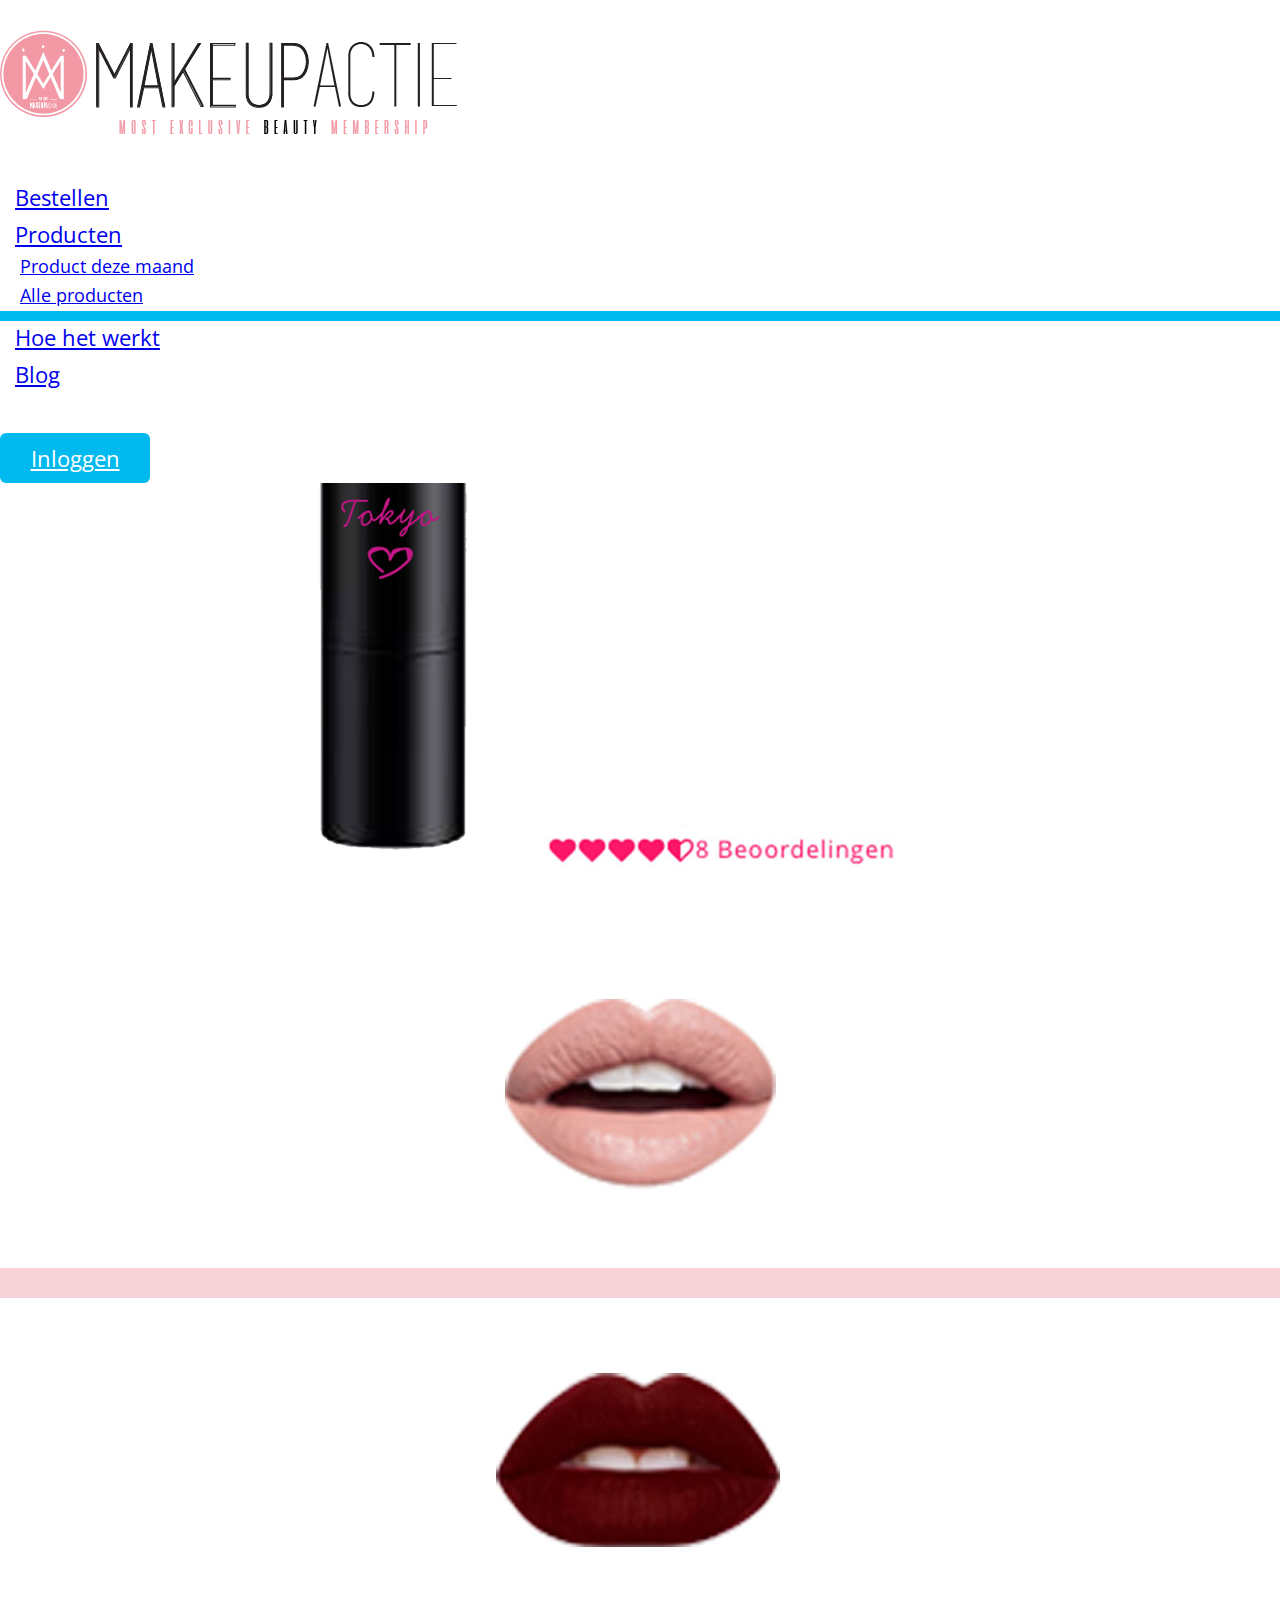
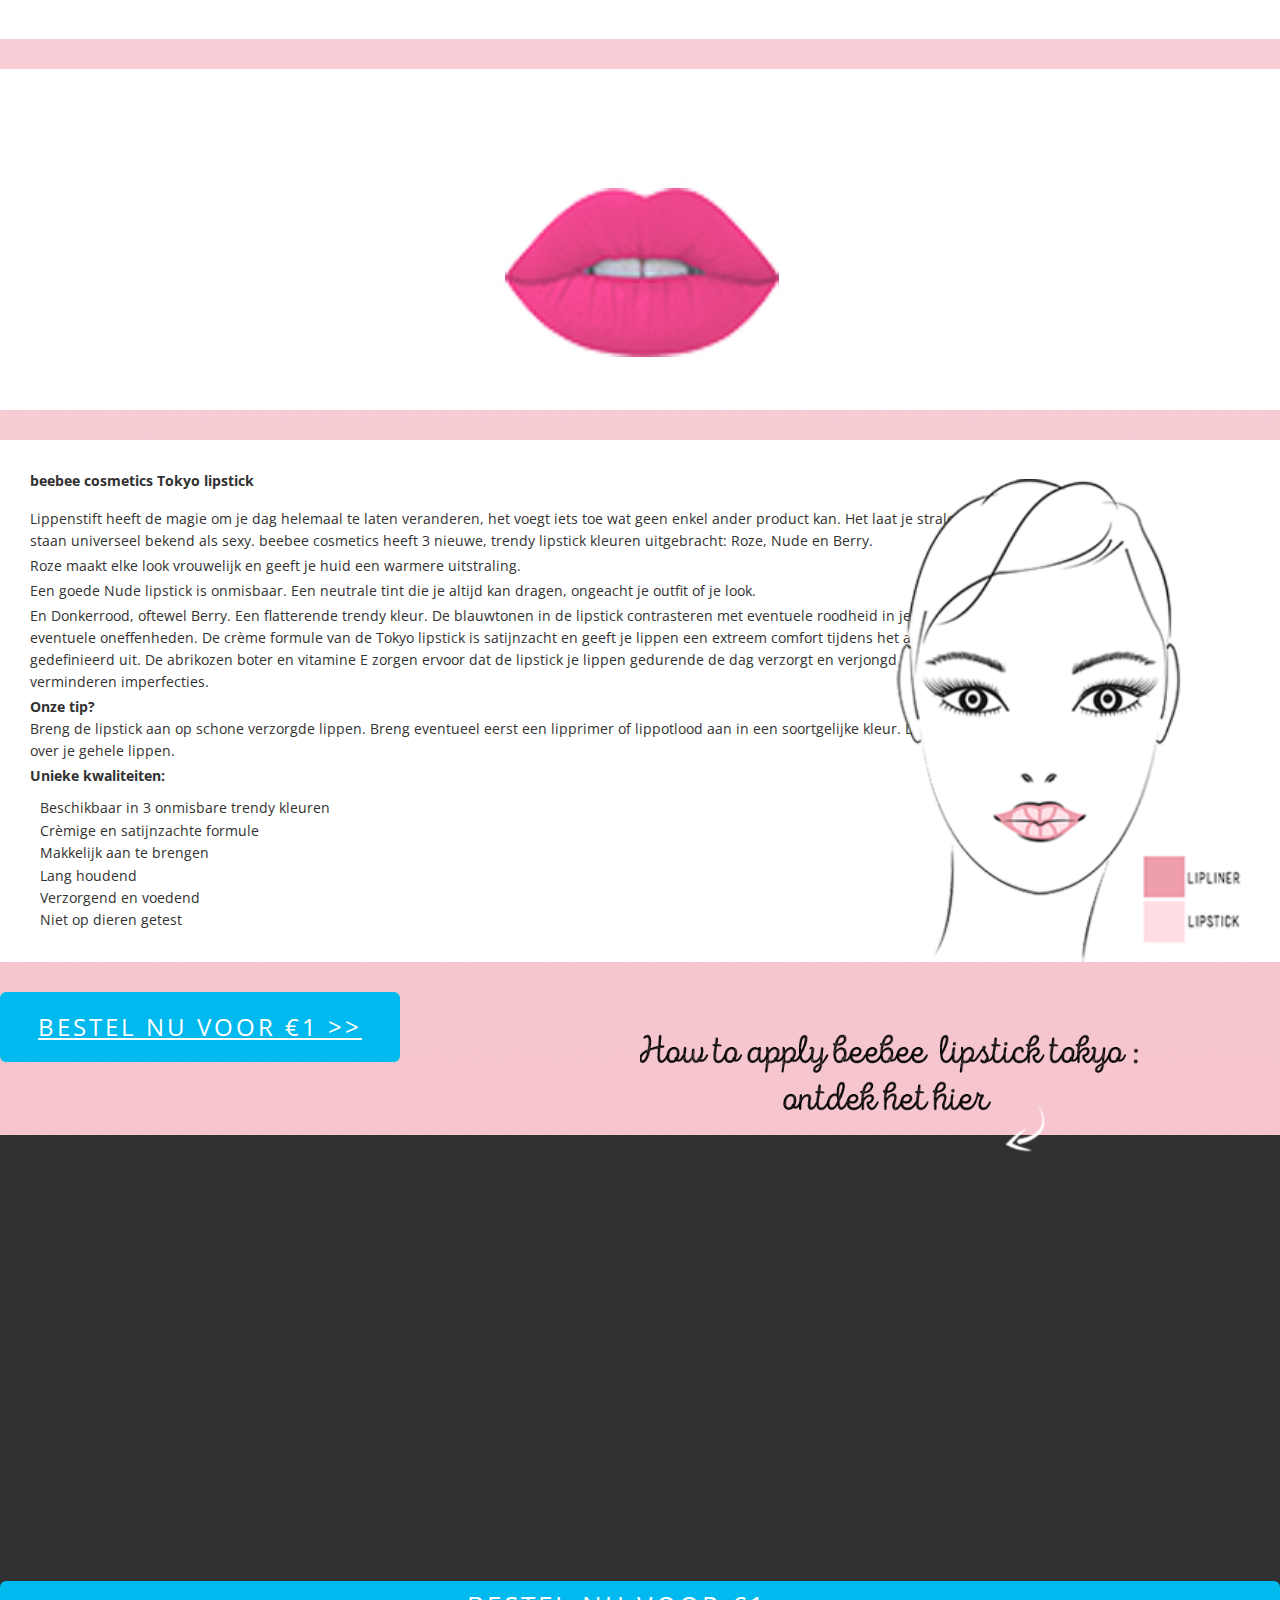
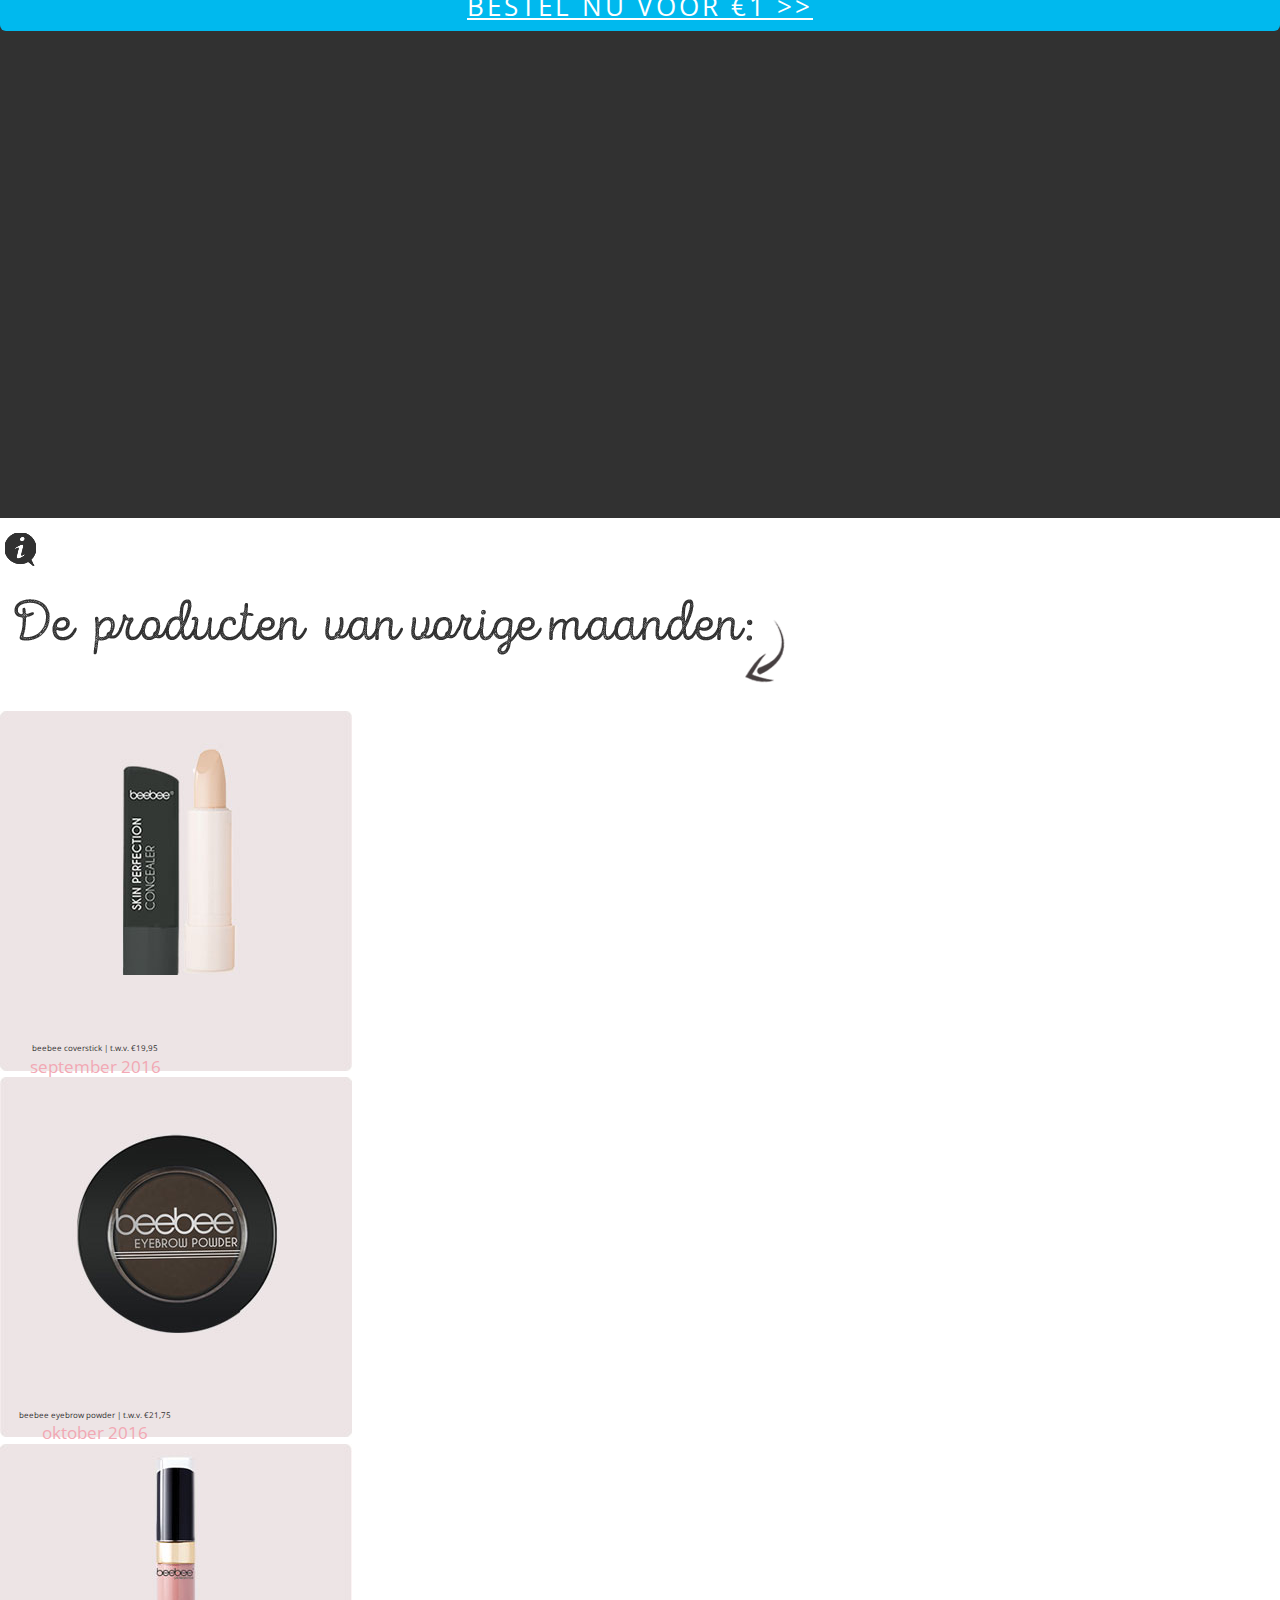
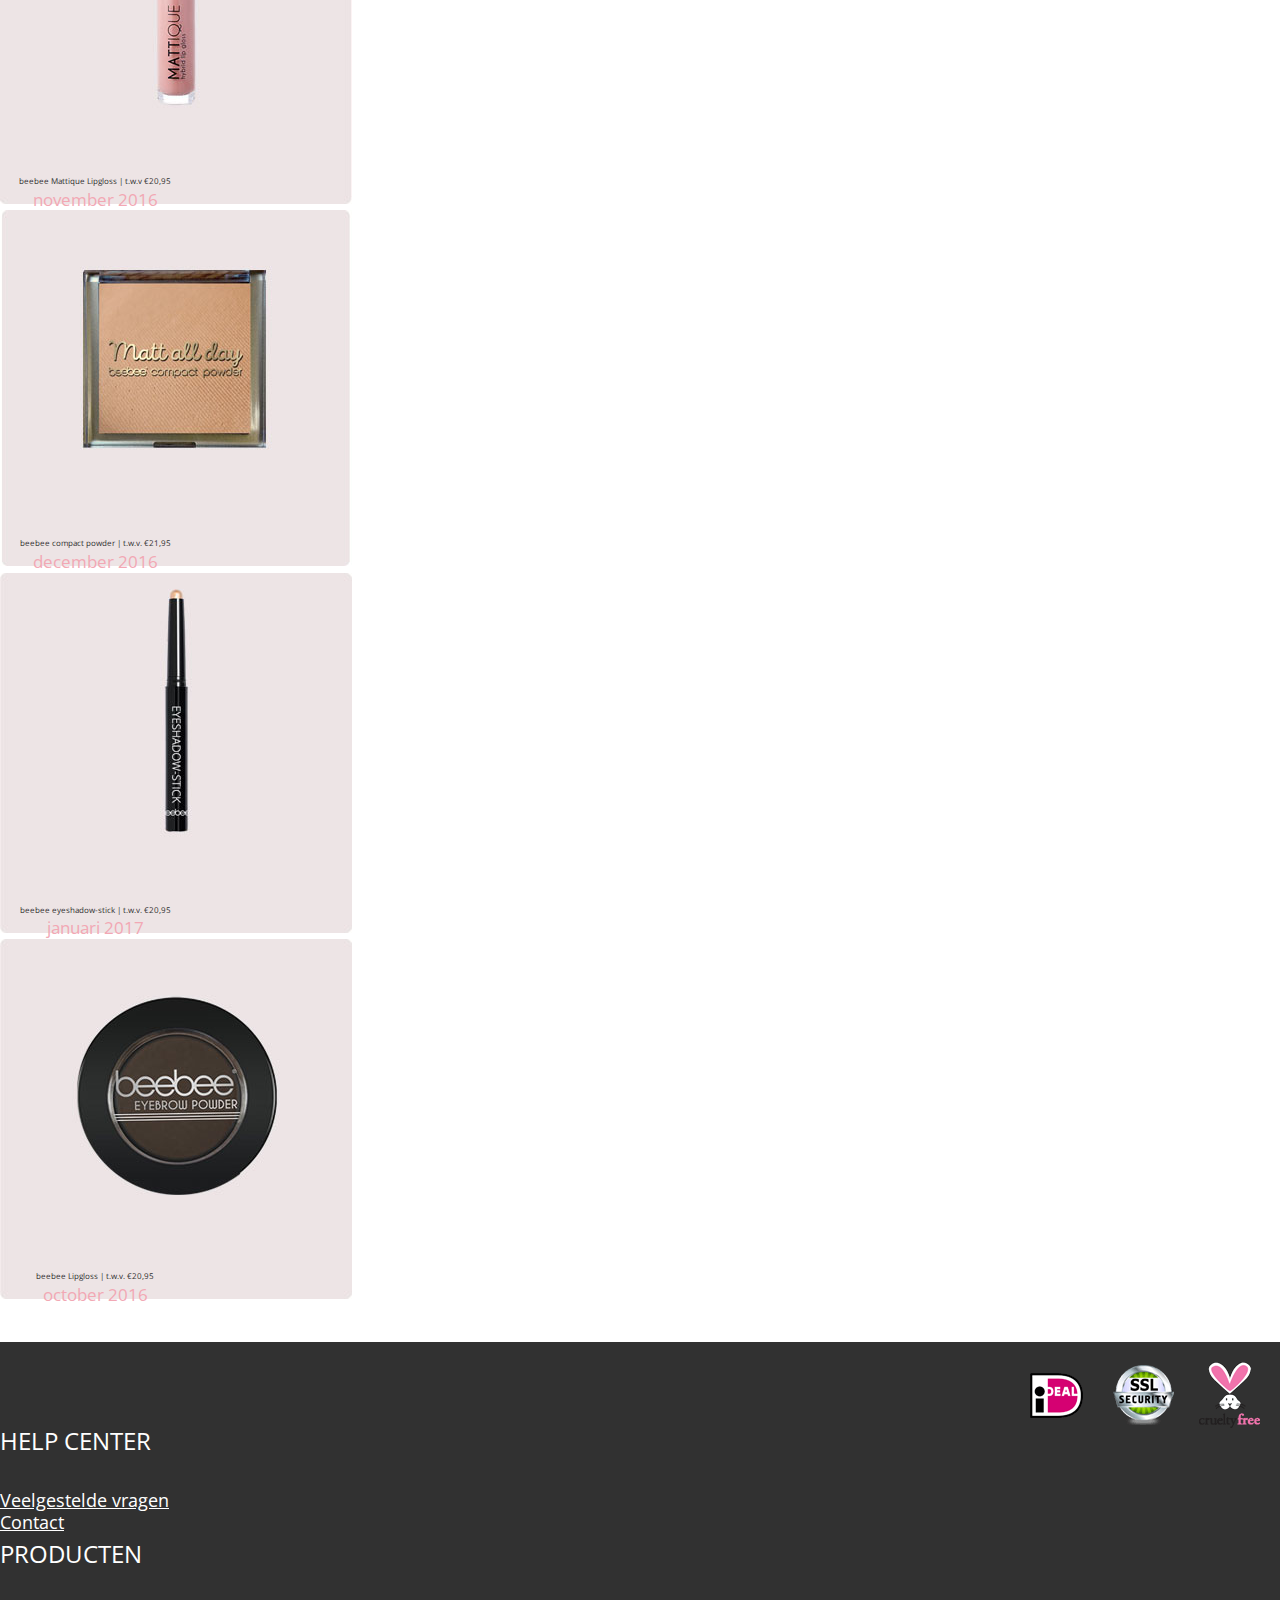
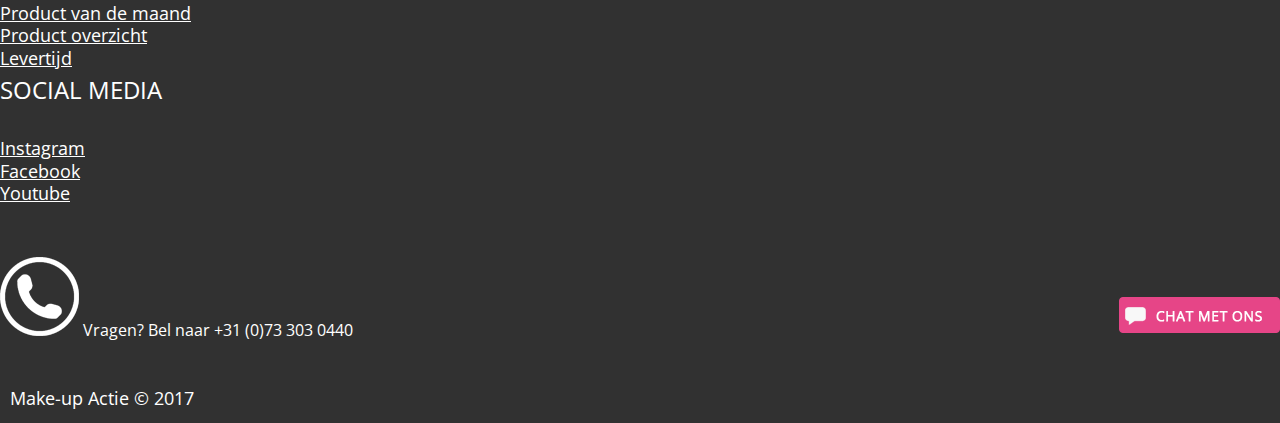
==== product.html @ dd7ba929 "Add files via upload" ====
<!DOCTYPE html>
<html lang="en">

<head>

	<meta charset="utf-8">

	<title>зкщвгсе</title>
	<meta name="description" content="">
	<meta http-equiv="X-UA-Compatible" content="IE=edge">
	<meta name="viewport" content="width=device-width, initial-scale=1, maximum-scale=1">
	<link rel="stylesheet" href="libs/font-awesome-4.7.0/css/font-awesome.min.css">
	<link rel="stylesheet" href="css/main.css">

</head>

<body class="body_product">
	<header>
		<div class="container-fluid">
			<div class="row">
				<div class="col-md-3 col-xs-5 col-xs-push-4 col-md-push-0">
					<img src="img/logo.png" alt="logo">
				</div>
				<div class="col-md-7 dn_on_mobile">
					<nav>
						<div class="container">
							<ul class="sf-menu">
								<li><a href="#">Bestellen</a></li>
								<li class="active"><a href="#">Producten <i class="fa fa-sort-down"></i></a>
									<ul>
										<li><a href="#">Product deze maand</a></li>
										<li><a href="#">Alle producten</a></li>
									</ul>
								</li>
								<li><a href="#">Hoe het werkt</a>
								</li>
								<li><a href="#">Blog</a></li>
							</ul></div>
						</nav>
					</div>
					<div class="col-md-2 col-xs-4 col-xs-pull-5 col-md-pull-0">
						<div class="login">
							<a href="#">Inloggen</a>
						</div>
					</div>
					<div class="col-xs-12">						
						<div class="wrap_mobile_menu"></div>
					</div>
				</div>
			</div>
		</header>


		<section class="newest_description">
			<div class="container-fluid">
				<div class="row">
					<div class="col-md-10 col-md-offset-1">
						<div class="product_head">
							<img src="img/catalog/product_header.png" alt="product_header">
						</div>
					</div>
				</div>
				<div class="row">



					<div class="col-md-3 col-md-offset-1">
						<div class="new_product_image">
							<img src="img/catalog/new_product.png" alt="new_product">
							<img src="img/catalog/likes.jpg" alt="likes">
						</div>


					</div>


					<div class="col-md-2">
						<div class="new_product_items">
							<div class="pr_item">
								<img src="img/catalog/new1.jpg" alt="">									
							</div>			
							<div class="pr_item">
								<img src="img/catalog/new2.jpg" alt="">									
							</div>	
							<div class="pr_item">
								<img src="img/catalog/new3.jpg" alt="">									
							</div>	
						</div>


					</div>


					<div class="col-md-5">
						<div class="new_product_description">
							<h3>beebee cosmetics Tokyo lipstick</h3>
							<p>Lippenstift heeft de magie om je dag helemaal te laten veranderen, het voegt iets 
								toe wat geen enkel ander product kan. Het laat je stralen, valt op, en mooie volle 
								gekleurde lippen staan universeel bekend als sexy. beebee cosmetics heeft 3 
								nieuwe, trendy lipstick kleuren uitgebracht: Roze, Nude en Berry.</p>
								<p>Roze maakt elke look vrouwelijk en geeft je huid een warmere uitstraling.</p>
								<p>Een goede Nude lipstick is onmisbaar. Een neutrale tint die je altijd kan 
									dragen, ongeacht je outfit of je look.</p>
									<p>En Donkerrood, oftewel Berry. Een flatterende trendy kleur. De blauwtonen 
										in de lipstick contrasteren met eventuele roodheid in je huid en het dramatische 
										effect lijdt af van eventuele oneffenheden. De crème formule van de Tokyo lipstick 
										is satijnzacht en geeft je lippen een extreem comfort tijdens het aanbrengen 
										Je lippen zien er snel voller en gedefinieerd uit. De abrikozen boter en vitamine
										E zorgen ervoor dat de lipstick je lippen gedurende de dag verzorgt en verjongd 
										de lippen. Microbolletjes voeden de lippen en verminderen imperfecties.</p>
										<h6>Onze tip?</h6>
										<p>Breng de lipstick aan op schone verzorgde lippen. Breng eventueel eerst een 
											lipprimer of lippotlood aan in een soortgelijke kleur. Dan blijft de lipstick nog langer 
											zitten. Aanbrengen over je gehele lippen.</p>
											<h5>Unieke kwaliteiten:</h5>
											<ul>
												<li><i class="fa fa-star"></i>Beschikbaar in 3 onmisbare trendy kleuren</li>
												<li><i class="fa fa-star"></i>Crèmige en satijnzachte formule</li>
												<li><i class="fa fa-star"></i>Makkelijk aan te brengen</li>
												<li><i class="fa fa-star"></i>Lang houdend</li>
												<li><i class="fa fa-star"></i>Verzorgend en voedend</li>
												<li><i class="fa fa-star"></i>Niet op dieren getest</li>
											</ul>
											<img src="img/catalog/female.png" alt="female">
										</div>
									</div>



								</div>
								<div class="row">
									<div class="col-md-10 col-md-offset-1">
										<a href="#" class="poster_button">BESTEL NU VOOR €1 >></a>

									</div>
								</div>
							</div>
							<img src="img/how_it_works/youtube_header.png" alt="youtube_header" class="img_y_h"> 
						</section>


						<section class="youtube_video_playlist">
							<div class="container-fluid">
								<div class="row">

									<div class="col-md-4 col-md-offset-1">
										<div class="video_wrapper">
											<iframe width="100%" height="480" src="https://www.youtube.com/embed/MOaE1fntCLE?list=PLuC1XWzG9bjEcvH5DKhoHrdbQz-cfA-zw" frameborder="0" allowfullscreen></iframe>
										</div>
										<a href="#" class="poster_button">BESTEL NU VOOR €1 >></a>
									</div>


									<div class="col-md-6">
										<div class="playlist_wrapper">
											<iframe width="100%" height="560" src="https://www.youtube.com/embed/videoseries?list=PLuC1XWzG9bjEcvH5DKhoHrdbQz-cfA-zw" frameborder="0" allowfullscreen></iframe>
										</div>
									</div>
								</div>
							</div>
						</section>



						<section class="product_for_month">
							<div class="container-fluid">
								<div class="row">
									<div class="col-md-10 col-md-offset-1">
										<img src="img/product/header_product_for_month.png" alt="header">
										<div class="slider_with_products">
											<ul class="slider_products">

												<li>
													<span class="product_item">
														<img src="img/product/sep.jpg" alt="september">
														<h5>beebee coverstick | t.w.v. <b>€19,95</b></h5>
														<h6>september 2016</h6>
													</span>
													<span class="tl_container">
														<img src="img/catalog/inf_tooltip.png" alt="info" class="tl_img">
														<span class="tl_text">Lorem ipsum dolor sit amet, consectetur adipisicing elit. Error, impedit.</span>
													</span>
												</li>

												<li>
													<span class="product_item">
														<img src="img/product/oct.jpg" alt="oktober">
														<h5>beebee eyebrow powder | t.w.v. <b>€21,75</b></h5>
														<h6>oktober 2016</h6>
													</span>
													<span class="tl_container">
														<img src="img/catalog/inf_tooltip.png" alt="info" class="tl_img">
														<span class="tl_text">Lorem ipsum dolor sit amet, consectetur adipisicing elit. Error, impedit.</span>
													</span>
												</li>

												<li>
													<span class="product_item">
														<img src="img/product/nov.jpg" alt="november">
														<h5>beebee Mattique Lipgloss | t.w.v <b>€20,95</b></h5>
														<h6>november 2016</h6>
													</span>
													<span class="tl_container">
														<img src="img/catalog/inf_tooltip.png" alt="info" class="tl_img">
														<span class="tl_text">Lorem ipsum dolor sit amet, consectetur adipisicing elit. Error, impedit.</span>
													</span>
												</li>

												<li>
													<span class="product_item">
														<img src="img/product/dec.jpg" alt="december">
														<h5>beebee compact powder | t.w.v. <b>€21,95</b></h5>
														<h6>december 2016</h6>
													</span>
													<span class="tl_container">
														<img src="img/catalog/inf_tooltip.png" alt="info" class="tl_img">
														<span class="tl_text">Lorem ipsum dolor sit amet, consectetur adipisicing elit. Error, impedit.</span>
													</span>
												</li>

												<li>
													<span class="product_item">
														<img src="img/product/jan.jpg" alt="january">
														<h5>beebee eyeshadow-stick | t.w.v. <b>€20,95</b></h5>
														<h6>januari 2017</h6>
													</span>
													<span class="tl_container">
														<img src="img/catalog/inf_tooltip.png" alt="info" class="tl_img">
														<span class="tl_text">Lorem ipsum dolor sit amet, consectetur adipisicing elit. Error, impedit.</span>
													</span>
												</li>

												<li>
													<span class="product_item">
														<img src="img/product/oct.jpg" alt="october">
														<h5>beebee Lipgloss | t.w.v. <b>€20,95</b></h5>
														<h6>october 2016</h6>
													</span>
													<span class="tl_container">
														<img src="img/catalog/inf_tooltip.png" alt="info" class="tl_img">
														<span class="tl_text">Lorem ipsum dolor sit amet, consectetur adipisicing elit. Error, impedit.</span>
													</span>
												</li>			

											</ul>
										</div>
									</div>
								</div>
							</div>
						</section>


						<section class="mobile_product">
							<div class="container-fluid">

								<div class="row">
									<div class="col-sm-12">
										<img src="img/catalog/product_header.png" alt="product_header" class="head_bg">
									</div>
								</div>
							</div>

							<div class="row">
								<div class="col-sm-12">
									<div class="new_product_wrap">
										<img src="img/product/new_product.png" alt="new_product">				
									</div>
								</div>
							</div>

							<div class="row">
								<div class="col-sm-12">
									<a href="#" class="poster_button">BESTEL NU VOOR €1 >></a>
								</div>
							</div>

							<div class="row">
								<div class="col-sm-12">
									<div class="new_product_descr">
										<h3>beebee cosmetics Tokyo lipstick</h3>
										<p>Lippenstift heeft de magie om je dag helemaal te laten veranderen, het voegt iets 
											toe wat geen enkel ander product kan. Het laat je stralen, valt op, en mooie volle 
											gekleurde lippen staan universeel bekend als sexy. beebee cosmetics heeft 3 
											nieuwe, trendy lipstick kleuren uitgebracht: Roze, Nude en Berry.</p>
											<a class="more visible__text">Meer informatie</a></p>
											<div class="hidden__text">
												<p>Roze maakt elke look vrouwelijk en geeft je huid een warmere uitstraling.</p>
												<p>Een goede Nude lipstick is onmisbaar. Een neutrale tint die je altijd kan 
													dragen, ongeacht je outfit of je look.</p>
													<p>En Donkerrood, oftewel Berry. Een flatterende trendy kleur. De blauwtonen 
														in de lipstick contrasteren met eventuele roodheid in je huid en het dramatische 
														effect lijdt af van eventuele oneffenheden. De crème formule van de Tokyo lipstick 
														is satijnzacht en geeft je lippen een extreem comfort tijdens het aanbrengen 
														Je lippen zien er snel voller en gedefinieerd uit. De abrikozen boter en vitamine
														E zorgen ervoor dat de lipstick je lippen gedurende de dag verzorgt en verjongd 
														de lippen. Microbolletjes voeden de lippen en verminderen imperfecties.</p>
														<h6>Onze tip?</h6>
														<p>Breng de lipstick aan op schone verzorgde lippen. Breng eventueel eerst een 
															lipprimer of lippotlood aan in een soortgelijke kleur. Dan blijft de lipstick nog langer 
															zitten. Aanbrengen over je gehele lippen.</p>
															<a class="less">...Less</a>
														</div>
													</div>
												</div>
											</div>


											<div class="row">
												<div class="col-sm-12">
													<div class="mobile_list">
														<h5>Unieke kwaliteiten:</h5>
														<ul>
															<li><i class="fa fa-star"></i>Beschikbaar in 3 onmisbare trendy kleuren</li>
															<li><i class="fa fa-star"></i>Crèmige en satijnzachte formule</li>
															<li><i class="fa fa-star"></i>Makkelijk aan te brengen</li>
															<li><i class="fa fa-star"></i>Lang houdend</li>
															<li><i class="fa fa-star"></i>Verzorgend en voedend</li>
															<li><i class="fa fa-star"></i>Niet op dieren getest</li>
														</ul>
														<img src="img/catalog/female.png" alt="female">
													</div>
												</div>
											</div>
											<div class="row">
												<div class="col-sm-12">
													<img src="img/how_it_works/youtube_header.png" alt="youtube_header" class="mobile_header_youtube">
												</div>
											</div>
											<div class="row">
												<div class="col-sm-12">
													<div class="mobile_yout_slider">
														<ul class="bxslider">
														<li><iframe width="100%" height="400px"  src="https://www.youtube.com/embed/MOaE1fntCLE" frameborder="0" allowfullscreen></iframe></li>
														<li><iframe width="100%" height="400px" src="https://www.youtube.com/embed/Vzxg8n920Zo" frameborder="0" allowfullscreen></iframe></li>
														</ul>
													<a href="#" class="poster_button">BESTEL NU VOOR €1 >></a>
													</div>
												</div>
											</div>





										</section>


										<section class="catalog">
											<div class="container-fluid">

												<div class="row">
													<div class="col-md-2 col-md-offset-1">
														<div class="product_title_name">
															<img src="img/catalog/product_title1.jpg" alt="lips">
															<h3>LIPS</h3>
														</div>
													</div>
													<div class="col-md-8">
														<ul class="product_row_slider">

															<li>
																<span class="newest_product">								
																	<img src="img/catalog/product1_1.jpg" alt="product1_1">
																	<a href="#" class="poster_button">BESTEL NU VOOR €1 >></a>
																	<span class="tl_container">
																		<img src="img/catalog/inf_tooltip.png" alt="info" class="tl_img">
																		<span class="tl_text"><img src="img/example.jpg" alt="tooltip image">Lorem ipsum dolor sit amet, consectetur adipisicing elit. Error, impedit.</span>
																	</span>
																</span>								

																<img src="img/catalog/lips_mob.png" alt="lips_mob" class="hid_on_lg">
															</li>

															<li>
																<span class="product_item">
																	<img src="img/catalog/product1_2.jpg" alt="product1_2">
																	<h4>beebee Lipgloss | t.w.v. <b>€20,95</b></h4>
																</span>
															</li>
															<li>
																<span class="product_item">
																	<img src="img/catalog/product1_3.jpg" alt="product1_3">
																	<h4>beebee Lipgloss | t.w.v. <b>€20,95</b></h4>
																</span>
															</li>
															<li>
																<span class="product_item">
																	<img src="img/catalog/product1_4.jpg" alt="product1_4">
																	<h4>beebee Lipgloss | t.w.v. <b>€20,95</b></h4>
																</span>
															</li>
															<li>
																<span class="product_item">
																	<img src="img/catalog/product1_2.jpg" alt="product1_2">
																	<h4>beebee Lipgloss | t.w.v. <b>€20,95</b></h4>
																</span>
															</li>
															<li>
																<span class="product_item">
																	<img src="img/catalog/product1_3.jpg" alt="product1_3">
																	<h4>beebee Lipgloss | t.w.v. <b>€20,95</b></h4>
																</span>
															</li>

														</ul>
													</div>
												</div>



												<div class="row">
													<div class="col-md-2 col-md-offset-1">
														<div class="product_title_name">
															<img src="img/catalog/product_title2.jpg" alt="eyes">
															<h3>EYES</h3>
														</div>
													</div>
													<div class="col-md-8">
														<ul class="product_row_slider">

															<li>							
																<span class="product_item">
																	<img src="img/catalog/product2_1.jpg" alt="product2_1">
																	<h4>beebee Lipgloss | t.w.v. <b>€20,95</b></h4>
																</span>
																<span class="tl_container">
																	<img src="img/catalog/inf_tooltip.png" alt="info" class="tl_img">
																	<span class="tl_text">Lorem ipsum dolor sit amet, consectetur adipisicing elit. Error, impedit.</span>
																</span>							

																<img src="img/catalog/eyes_mob.png" alt="eyes_mob" class="hid_on_lg">
															</li>

															<li>
																<span class="product_item">
																	<img src="img/catalog/product2_2.jpg" alt="product2_2">
																	<h4>beebee Lipgloss | t.w.v. <b>€20,95</b></h4>
																</span>
															</li>
															<li>
																<span class="product_item">
																	<img src="img/catalog/product2_3.jpg" alt="product2_3">
																	<h4>beebee Lipgloss | t.w.v. <b>€20,95</b></h4>
																</span>
															</li>
															<li>
																<span class="product_item">
																	<img src="img/catalog/product2_4.jpg" alt="product2_4">
																	<h4>beebee Lipgloss | t.w.v. <b>€20,95</b></h4>
																</span>
															</li>
															<li>
																<span class="product_item">
																	<img src="img/catalog/product2_2.jpg" alt="product2_2">
																	<h4>beebee Lipgloss | t.w.v. <b>€20,95</b></h4>
																</span>
															</li>
															<li>
																<span class="product_item">
																	<img src="img/catalog/product2_3.jpg" alt="product2_3">
																	<h4>beebee Lipgloss | t.w.v. <b>€20,95</b></h4>
																</span>
															</li>

														</ul>
													</div>
												</div>


												<div class="row">
													<div class="col-md-2 col-md-offset-1">
														<div class="product_title_name">
															<img src="img/catalog/product_title3.jpg" alt="skin">
															<h3>SKIN</h3>
														</div>
													</div>
													<div class="col-md-8">
														<ul class="product_row_slider">

															<li>							
																<span class="product_item">
																	<img src="img/catalog/product3_1.jpg" alt="product3_1">
																	<h4>beebee Lipgloss | t.w.v. <b>€20,95</b></h4>
																</span>
																<span class="tl_container">
																	<img src="img/catalog/inf_tooltip.png" alt="info" class="tl_img">
																	<span class="tl_text">Lorem ipsum dolor sit amet, consectetur adipisicing elit. Error, impedit.</span>
																</span>							
																<img src="img/catalog/skin_mob.png" alt="skin_mob" class="hid_on_lg">
															</li>

															<li>
																<span class="product_item">
																	<img src="img/catalog/product3_2.jpg" alt="product3_2">
																	<h4>beebee Lipgloss | t.w.v. <b>€20,95</b></h4>
																</span>
															</li>
															<li>
																<span class="product_item">
																	<img src="img/catalog/product3_3.jpg" alt="product3_3">
																	<h4>beebee Lipgloss | t.w.v. <b>€20,95</b></h4>
																</span>
															</li>
															<li>
																<span class="product_item">
																	<img src="img/catalog/product3_4.jpg" alt="product3_4">
																	<h4>beebee Lipgloss | t.w.v. <b>€20,95</b></h4>
																</span>
															</li>
															<li>
																<span class="product_item">
																	<img src="img/catalog/product3_2.jpg" alt="product3_2">
																	<h4>beebee Lipgloss | t.w.v. <b>€20,95</b></h4>
																</span>
															</li>
															<li>
																<span class="product_item">
																	<img src="img/catalog/product3_3.jpg" alt="product3_3">
																	<h4>beebee Lipgloss | t.w.v. <b>€20,95</b></h4>
																</span>
															</li>

														</ul>
													</div>
												</div>


											</div>
										</section>


										<footer>
											<div class="container-fluid">
												<div class="row">
													<div class="col-xs-4 col-md-3 footer_ul">
														<h3>HELP CENTER</h3>
														<ul>
															<li><a href="#">Veelgestelde vragen</a></li>
															<li><a href="#">Contact</a></li>
														</ul>
													</div>
													<div class="col-xs-4 col-md-3 footer_ul">
														<h3>PRODUCTEN</h3>
														<ul>
															<li><a href="#">Product van de maand</a></li>
															<li><a href="#">Product overzicht</a></li>
															<li><a href="#">Levertijd</a></li>
														</ul>
													</div>
													<div class="col-xs-4 col-md-2 footer_ul">
														<h3>SOCIAL MEDIA</h3>
														<ul>
															<li><a href="#">Instagram</a></li>
															<li><a href="#">Facebook</a></li>
															<li><a href="#">Youtube</a></li>
														</ul>
													</div>
													<div class="col-md-4 footer_phone">
														<img src="img/phone.png" alt="phone">
														<span>Vragen? Bel naar  +31 (0)73 303 0440</span>
													</div>

													<p class="copyright">Make-up Actie © 2017</p>
													<img src="img/logos2.png" alt="logos2" class="footer_logos">
													<a href="#"><img src="img/chat.png" alt="chat" class="footer_chat"></a>
												</div>
											</div>
										</footer>















	<!--[if lt IE 9]>
	<script src="libs/html5shiv/es5-shim.min.js"></script>
	<script src="libs/html5shiv/html5shiv.min.js"></script>
	<script src="libs/html5shiv/html5shiv-printshiv.min.js"></script>
	<script src="libs/respond/respond.min.js"></script>
	<![endif]-->
	
	<script src="libs/jquery/jquery-1.12.4.min.js"></script>
	<script src="libs/superfish/superfish.min.js"></script>
	<script src="libs/slick_menu/jquery.slicknav.min.js"></script>
	<script src="libs/jquery.easytabs.min.js"></script>
	<script src="libs/jquery.equalheights.min.js"></script>
	<script src="libs/jquery.countdown-2.2.0/jquery.countdown.min.js"></script>
	<script src="libs/bxSlider/jquery.bxslider.min.js"></script>
	
	<script src="js/common.js"></script>
	
</body>
</html>
---- css/main.css ----
@import url(../css/reset.css);
@import url(../libs/bootstrap/bootstrap.min.css);
@import url("https://fonts.googleapis.com/css?family=Open+Sans:300,400,600,700,800");
@import url(../libs/superfish/superfish.css);
@import url(../libs/slick_menu/slicknav.css);
@import url(../libs/bxSlider/jquery.bxslider.css);
body {
  font-family: "Open Sans", sans-serif;
  font-weight: normal;
  font-size: 14px;
  min-width: 320px;
  position: relative;
  line-height: 1.6;
  -webkit-font-smoothing: antialiased;
  overflow-x: hidden;
  color: #313131; }

.hidden_text {
  display: none; }
  .hidden_text h1 {
    font-size: 54px;
    color: #fff;
    text-shadow: 1px 1px 1px #000;
    text-align: center;
    font-weight: 700; }
  .hidden_text img {
    max-width: 100%; }

header {
  position: fixed;
  z-index: 99;
  background-color: #fff;
  width: 100%; }
  header img {
    max-width: 100%; }

.sf-menu {
  padding-top: 40px; }
  .sf-menu li.active {
    border-bottom: 20px solid #00b9ee; }
  .sf-menu > li {
    margin-bottom: -1px; }
  .sf-menu ul li a {
    font-size: 24px;
    padding: 10px 20px 10px 10px; }
  .sf-menu > li {
    padding: 0 10px 2px; }
    .sf-menu > li a {
      padding: 20px 5px 0;
      font-size: 30px;
      -webkit-transition: 0.5s all;
              transition: 0.5s all; }

.login {
  margin-right: 60px;
  margin-top: 40px; }
  .login a {
    display: inline-block;
    background-color: #00b9ee;
    width: 265px;
    height: 68px;
    line-height: 68px;
    text-align: center;
    color: #fff;
    font-size: 30px;
    border-radius: 6px;
    -webkit-transition: 0.5s all;
            transition: 0.5s all; }
    .login a:hover {
      text-decoration: none;
      background-color: #22ceff; }

.poster {
  background-image: url(../img/poster_bg.jpg);
  background-size: cover;
  position: relative;
  top: 130px; }

.text {
  margin-left: 40px;
  margin-top: 135px;
  margin-bottom: 60px; }
  .text img {
    max-width: 100%; }

.poster_button {
  width: 729px;
  height: 92px;
  line-height: 92px;
  letter-spacing: 3px;
  display: inline-block;
  background-color: #00b9ee;
  text-align: center;
  color: #fff;
  font-size: 30px;
  border-radius: 6px;
  margin-left: 35px;
  margin-bottom: 60px;
  -webkit-transition: 0.5s all;
          transition: 0.5s all; }
  .poster_button:hover {
    text-decoration: none;
    background-color: #22ceff;
    color: #fff; }

.countdown {
  position: relative;
  margin-left: 150px;
  margin-bottom: 70px; }
  .countdown p {
    position: absolute;
    left: 110px;
    top: 23px;
    color: #313131;
    font-weight: 700;
    font-size: 24px; }
    .countdown p span {
      font-size: 27px; }

.right_column {
  position: relative; }
  .right_column img {
    max-width: 100%; }
  .right_column .logos {
    position: absolute;
    top: 35px;
    right: 50px; }

.bottom_text {
  background-color: #313131;
  position: absolute;
  right: 10px;
  bottom: 35px;
  padding: 25px 115px; }
  .bottom_text h2 {
    color: #fff;
    font-size: 30px;
    font-weight: 700;
    letter-spacing: 2px; }

.wrap_social {
  position: absolute;
  right: -15px;
  top: 150px; }
  .wrap_social .social {
    background-color: #E44486;
    border-radius: 6px;
    padding-bottom: 10px;
    margin-bottom: 20px; }
    .wrap_social .social h3 {
      padding: 30px 10px;
      color: #fff;
      text-align: center;
      font-size: 25px; }
    .wrap_social .social .social-item img {
      width: 80px;
      margin: 0 auto 23px;
      display: block;
      -webkit-transition: 0.5s all;
              transition: 0.5s all; }
      .wrap_social .social .social-item img:hover {
        opacity: 0.6; }

.staps, .spans_review {
  display: block; }

.etabs {
  margin-top: -10px; }
  .etabs li.active {
    border-bottom: 13px solid #ef8593;
    opacity: 0.9; }
  .etabs a {
    color: #fff;
    font-size: 31px;
    text-decoration: none; }
    .etabs a .staps {
      font-weight: 700;
      font-size: 31px;
      padding-top: 25px; }
  .etabs li {
    display: inline-block;
    background-color: #313131;
    padding: 20px 0;
    border-right: 2px solid #fff;
    text-align: center;
    border-bottom: 13px solid #313131;
    -webkit-transition: 0.5s all;
            transition: 0.5s all; }
    .etabs li:nth-of-type(3) {
      border-right: none; }
    .etabs li:hover {
      opacity: 0.9;
      border-bottom: 13px solid #ef8593; }
    .etabs li img {
      max-width: 180px;
      display: block;
      margin: 0 auto; }

#tabs1,
#tabs2,
#tabs3 {
  background-color: #eee; }
  #tabs1 img,
  #tabs2 img,
  #tabs3 img {
    max-width: 100%;
    padding-top: 30px; }

.tabs-container .first_p,
.tabs-container .second_p {
  font-size: 31px; }
.tabs-container .first_p {
  margin: 40px 0; }
.tabs-container .second_p {
  font-weight: 700;
  margin-bottom: 75px; }
.tabs-container .poster_button {
  margin: 0 0 40px; }

.tabs_qwe {
  position: relative;
  top: 130px; }

.reviews {
  position: relative;
  top: 130px;
  padding: 50px 0; }
  .reviews img {
    max-width: 100%; }

.fb_review {
  position: relative; }
  .fb_review h5 {
    font-weight: 700; }
  .fb_review .date {
    margin: 25px 0; }

.divider_right {
  width: 2px;
  height: 100%;
  background-color: #f09dab;
  position: absolute;
  right: 0;
  top: 0; }

.stars {
  color: #f8bb1f;
  margin-bottom: 30px; }

.comment h5 {
  margin-bottom: 5px; }
.comment p {
  margin: 0 0 20px; }

.number {
  float: right;
  color: #bfd007;
  font-weight: 900;
  font-size: 31px; }

footer {
  background-color: #313131;
  padding-top: 80px;
  padding-bottom: 80px;
  position: relative;
  top: 130px; }
  footer a, footer h3, footer span, footer p {
    color: #fff; }
  footer p {
    font-size: 18px; }
  footer a {
    font-size: 24px;
    line-height: 24px;
    -webkit-transition: 0.5s all;
            transition: 0.5s all; }
    footer a:hover {
      text-decoration: none;
      color: #ef8593; }
  footer h3 {
    margin-bottom: 30px;
    font-size: 30px; }
  footer span {
    font-size: 20px; }
  footer ul, footer li {
    list-style-type: none; }

.footer_phone {
  padding-top: 50px; }

.footer_logos {
  position: absolute;
  right: 20px;
  top: 20px; }

.footer_chat {
  position: absolute;
  right: 0;
  bottom: 90px; }

.copyright {
  position: absolute;
  left: 10px;
  bottom: 10px; }

.wrap_mobile_menu {
  max-height: calc(100vh - 50px);
  overflow-y: auto; }

/*-------------how-it-works------------------------------- */
.how_it_works {
  background-image: url(../img/how_it_works/bg.jpg);
  background-size: cover;
  position: relative;
  top: 130px;
  text-align: center;
  padding: 90px 0 60px;
  color: #313131;
  font-size: 60px; }

.list {
  position: relative;
  top: 130px;
  padding: 70px 0 60px; }
  .list h3 {
    font-size: 25px;
    font-weight: 700;
    margin-bottom: 40px; }
  .list .pink_color {
    color: #e64587; }
  .list .bold_font {
    font-weight: 700; }
  .list p {
    font-size: 25px; }
  .list .list_item {
    padding-bottom: 30px; }
  .list h4 {
    font-weight: 700;
    font-size: 25px;
    margin-bottom: 60px; }
  .list .button_align {
    text-align: center;
    margin: 0; }

.hide_on_lg {
  display: none; }

.more,
.hidden__text,
.img_e_wrap {
  display: none; }

.more {
  text-decoration: underline; }

.visible__text {
  display: inline-block; }

.extra {
  position: relative;
  top: 130px;
  padding: 50px 0;
  background-color: #f1a5b2; }
  .extra img {
    max-width: 100%; }
  .extra .img_lips {
    margin: 50px 0 41px; }
  .extra h2 {
    font-size: 36px;
    font-weight: 700; }
  .extra p {
    font-size: 36px; }
  .extra .more,
  .extra .less {
    cursor: pointer; }
  .extra .poster_button {
    margin: 0;
    line-height: 70px;
    height: 70px;
    width: 520px;
    margin-top: 50px; }

.divider_right_extra {
  width: 2px;
  height: 80%;
  background-color: #313131;
  position: absolute;
  right: 0;
  top: 10%; }

.youtube_wrap {
  text-align: center; }
  .youtube_wrap .slider_wrapper {
    max-width: 720px;
    margin: 0 auto; }

/*-------------catalog------------------------------- */
body.body_catalog {
  background-image: -webkit-linear-gradient(top, #fadee3, #f0a0ad);
  background-image: linear-gradient(top, #fadee3, #f0a0ad); }
  body.body_catalog .extra {
    display: none; }
  body.body_catalog .catalog .bx-wrapper .bx-prev {
    display: none; }
  body.body_catalog .catalog .bx-wrapper .bx-next {
    right: -120px;
    background: url(../libs/bxSlider/images/controls1.png) no-repeat -52px 0; }
  body.body_catalog .catalog .bx-wrapper .bx-prev {
    background: url(../libs/bxSlider/images/controls1.png) no-repeat 0 0;
    left: -70px; }
  body.body_catalog .catalog .bx-wrapper .bx-pager {
    display: none; }

.catalog_descr {
  position: relative;
  top: 130px;
  padding-top: 90px; }
  .catalog_descr h2 {
    display: none; }
  .catalog_descr p {
    font-size: 24px;
    line-height: 24px;
    margin-bottom: 90px; }

.catalog {
  position: relative;
  top: 130px; }
  .catalog img {
    max-width: 100%; }

.product_title_name {
  position: relative; }
  .product_title_name h3 {
    position: absolute;
    top: 0;
    left: 0;
    margin: 5px 0 0 5px; }

.product_row_slider img {
  border-radius: 6px; }

.newest_product {
  position: relative;
  display: block; }
  .newest_product .poster_button {
    position: absolute;
    bottom: 0;
    left: 0;
    width: 100%;
    height: 30px;
    line-height: 30px;
    font-size: 10px;
    margin: 0; }

.tl_container {
  display: block;
  width: 95%;
  position: absolute;
  top: 15px;
  left: 5px; }
  .tl_container img {
    cursor: pointer; }

.tl_text {
  position: absolute;
  top: 35px;
  left: 0;
  visibility: hidden;
  background-color: #313131;
  color: #fff;
  text-align: center;
  border-radius: 6px;
  z-index: 99999; }
  .tl_text img {
    max-width: 50%; }

.tl_container:hover .tl_text {
  visibility: visible; }

.product_item {
  position: relative; }
  .product_item h4 {
    position: absolute;
    bottom: 0;
    left: 0;
    font-size: 14px;
    width: 327px; }

.hid_on_lg {
  position: absolute;
  left: 5px;
  top: 60px;
  width: 50px; }

.newest_description {
  position: relative;
  top: 130px;
  padding-top: 50px; }
  .newest_description .poster_button {
    margin: 0 0 50px 0;
    width: 610px;
    height: 60px;
    line-height: 60px; }

.new_product_image {
  background-color: #fff;
  text-align: center;
  padding: 50px 0 100px; }
  .new_product_image img:nth-of-type(1) {
    max-width: 241px;
    margin-bottom: 70px; }
  .new_product_image img:nth-of-type(2) {
    max-width: 100%; }

.new_product_items .pr_item {
  background-color: #fff;
  text-align: center;
  margin-bottom: 30px; }
.new_product_items img {
  max-width: 100%; }

.new_product_description {
  background-color: #fff;
  padding: 50px 30px;
  position: relative; }
  .new_product_description h3 {
    font-size: 28px;
    font-weight: 700;
    margin-bottom: 40px; }
  .new_product_description p {
    font-size: 20px;
    margin-bottom: 30px;
    line-height: 24px; }
  .new_product_description h6, .new_product_description h5 {
    font-size: 20px;
    font-weight: 700;
    margin-bottom: 0; }
  .new_product_description h5 {
    margin-bottom: 30px; }
  .new_product_description img {
    position: absolute;
    bottom: 0;
    right: 0; }
  .new_product_description ul, .new_product_description li {
    list-style-type: none; }
  .new_product_description li {
    margin-bottom: 20px;
    font-size: 20px; }
  .new_product_description i {
    color: #f09dab;
    margin-right: 10px; }

/*-------------product------------------------------- */
body.body_product {
  background-image: -webkit-linear-gradient(top, #fadee3, #f0a0ad);
  background-image: linear-gradient(top, #fadee3, #f0a0ad); }
  body.body_product .catalog {
    display: none;
    padding: 30px 0; }
  body.body_product .mobile_yout_slider .bx-wrapper {
    width: 550px;
    padding: 20px 0; }

.youtube_video_playlist {
  padding: 50px 0 40px;
  background-color: #313131;
  position: relative;
  top: 130px; }
  .youtube_video_playlist .poster_button {
    margin: 0;
    width: 100%;
    height: 50px;
    line-height: 50px;
    font-size: 26px; }

.video_wrapper {
  margin-bottom: 30px; }

.img_y_h {
  position: absolute;
  bottom: -40px;
  right: 650px;
  z-index: 1;
  max-width: 642px; }

.product_for_month {
  position: relative;
  top: 130px;
  padding: 60px 0;
  background-color: #fff; }

.slider_products h5 {
  position: absolute;
  bottom: 30px;
  width: 350px;
  font-size: 16px;
  text-align: center; }
.slider_products h6 {
  position: absolute;
  bottom: 0;
  width: 350px;
  color: #f2a8b4;
  font-size: 30px;
  text-align: center; }

.mobile_product {
  display: none;
  position: relative;
  top: 100px; }
  .mobile_product .head_bg {
    max-width: 60%;
    top: 20px;
    position: relative;
    z-index: 1; }
  .mobile_product .new_product_wrap {
    padding: 30px 0;
    background-color: #fff;
    text-align: center; }
    .mobile_product .new_product_wrap img {
      max-width: 100%; }
  .mobile_product .new_product_descr {
    background-color: #fff;
    padding: 20px 10px;
    margin-bottom: 10px; }
    .mobile_product .new_product_descr h3 {
      font-weight: 700; }
  .mobile_product .mobile_list {
    background-color: #fff;
    padding: 20px 10px;
    position: relative; }
    .mobile_product .mobile_list li {
      font-size: 16px; }
    .mobile_product .mobile_list i {
      color: #f09dab;
      margin-right: 10px; }
    .mobile_product .mobile_list img {
      position: absolute;
      bottom: 0;
      right: 0;
      max-width: 18%; }
  .mobile_product .mobile_yout_slider {
    background-color: #313131;
    text-align: center;
    padding-bottom: 30px; }
    .mobile_product .mobile_yout_slider .poster_button {
      width: 480px;
      height: 50px;
      line-height: 50px;
      margin: 0 auto;
      font-size: 20px; }
  .mobile_product .poster_button {
    width: 620px;
    height: 75px;
    line-height: 75px;
    display: block;
    margin: 15px auto;
    font-size: 26px; }
  .mobile_product .mobile_header_youtube {
    position: relative;
    margin-left: 50px;
    z-index: 1;
    top: 20px;
    max-width: 100%; }

@media only screen and (max-width: 2100px) {
  .bottom_text {
    padding: 20px 50px; }

  .img_y_h {
    right: 500px; }

  .slider_products h5, .slider_products h6 {
    width: 300px; } }
@media only screen and (max-width: 1967px) {
  .lips {
    display: none; }

  .poster {
    background-image: url(../img/1.jpg);
    background-size: cover; }

  .extra h2, .extra p {
    font-size: 32px; } }
@media only screen and (max-width: 1920px) {
  .new_product_description h3, .new_product_description p {
    margin-bottom: 15px; }

  .img_y_h {
    right: 400px;
    max-width: 550px; }

  body.body_product .newest_description .poster_button {
    width: 500px; }

  .slider_products h5, .slider_products h6 {
    width: 286px; }
  .slider_products h5 {
    font-size: 14px; }
  .slider_products h6 {
    font-size: 24px; } }
@media only screen and (max-width: 1834px) {
  .extra h2, .extra p {
    font-size: 28px; }
  .extra .img_youtube_head {
    max-width: 55%; } }
@media only screen and (max-width: 1770px) {
  .poster {
    background-image: url(../img/2.jpg);
    background-size: cover; }
    .poster .poster_button {
      width: 600px; }

  .youtube_wrap .slider_wrapper {
    max-width: 660px; } }
@media only screen and (max-width: 1700px) {
  header img {
    padding-top: 30px; }

  .login {
    margin-right: 0; }
    .login a {
      width: 220px; }

  .bottom_text {
    bottom: 10px;
    padding: 10px 30px; }
    .bottom_text h2 {
      font-size: 24px; } }
@media only screen and (max-width: 1680px) {
  .new_product_description {
    padding: 30px; }
    .new_product_description h3, .new_product_description p {
      margin-top: 0; }
    .new_product_description li {
      margin-bottom: 5px; }

  .newest_description .poster_button {
    margin-top: 30px; }

  body.body_catalog .catalog .bx-wrapper .bx-next {
    right: -90px; }

  .img_y_h {
    right: 350px;
    max-width: 500px; }

  .slider_products h5, .slider_products h6 {
    width: 250px; }
  .slider_products h5 {
    font-size: 12px; }
  .slider_products h6 {
    font-size: 24px; } }
@media only screen and (max-width: 1587px) {
  .extra h2, .extra p {
    font-size: 25px; }
  .extra .img_lips {
    margin: 30px 0 20px; }
  .extra .poster_button {
    font-size: 22px;
    width: 380px;
    height: 50px;
    line-height: 50px; }

  .youtube_wrap .slider_wrapper {
    max-width: 550px; }
    .youtube_wrap .slider_wrapper iframe {
      height: 345px; }

  .slider_products h5, .slider_products h6 {
    width: 230px; } }
@media only screen and (max-width: 1500px) {
  .poster {
    background-image: url(../img/3.jpg);
    background-size: cover; }
    .poster .poster_button {
      width: 500px; }

  .countdown {
    margin-left: 50px; }

  .etabs a {
    font-size: 24px; }
    .etabs a .staps {
      font-size: 24px; }

  .img_y_h {
    right: 140px; }

  .slider_products h5 {
    font-size: 11px; } }
@media only screen and (max-width: 1440px) {
  .login {
    margin-right: 0; }
    .login a {
      width: 150px;
      height: 50px;
      line-height: 50px;
      font-size: 22px; }

  .sf-menu li.active {
    border-bottom: 10px solid #00b9ee; }
  .sf-menu > li a {
    font-size: 22px; }
  .sf-menu ul li a {
    font-size: 18px; }

  .wrap_social {
    top: 200px;
    width: 140px; }
    .wrap_social .social h3 {
      font-size: 20px;
      padding: 15px 10px; }
    .wrap_social .social .social-item img {
      width: 60px; }

  .poster {
    background-position: -10px 0; }

  .etabs li img {
    max-width: 140px; }

  .tabs-container .first_p,
  .tabs-container .second_p {
    font-size: 22px; }
  .tabs-container .poster_button {
    width: 400px;
    height: 70px;
    line-height: 70px;
    font-size: 24px; }

  footer h3 {
    font-size: 24px; }
  footer a {
    font-size: 18px;
    line-height: 18px; }
  footer span {
    font-size: 16px; }

  .poster,
  .tabs_qwe,
  .reviews,
  footer,
  .how_it_works,
  .list,
  .extra,
  .catalog_descr,
  .catalog,
  .newest_description {
    top: 107px; }

  .how_it_works {
    padding: 30px 0 20px; }

  .extra .img_youtube_head {
    max-width: 55%; }
  .extra h2, .extra p {
    font-size: 20px; }

  .youtube_wrap .slider_wrapper {
    max-width: 450px; }
    .youtube_wrap .slider_wrapper iframe {
      height: 260px; }

  .catalog_descr {
    padding-top: 50px; }
    .catalog_descr p {
      margin-bottom: 50px; }

  body.body_catalog .catalog .bx-wrapper .bx-next {
    right: -70px; }

  .product_item h4 {
    font-size: 12px; }

  .new_product_description h3, .new_product_description h6, .new_product_description h5, .new_product_description p, .new_product_description li {
    font-size: 14px; }
  .new_product_description li {
    margin-bottom: 0; }
  .new_product_description p {
    margin-bottom: 3px;
    line-height: 22px; }
  .new_product_description h5 {
    margin-bottom: 10px;
    margin-top: 0; }
  .new_product_description h6 {
    margin-top: 0; }
  .new_product_description img {
    width: 30%; }

  .newest_description .poster_button {
    margin-top: 30px;
    width: 550px;
    height: 70px;
    line-height: 70px; }

  .new_product_image {
    padding: 50px 0 40px; }
    .new_product_image img:nth-of-type(1) {
      max-width: 150px;
      margin-bottom: 30px; }
    .new_product_image img:nth-of-type(2) {
      max-width: 270px; }

  .video_wrapper iframe {
    height: 360px; }

  .playlist_wrapper iframe {
    height: 440px; }

  .slider_products h5, .slider_products h6 {
    width: 210px; }
  .slider_products h5 {
    font-size: 10px;
    bottom: 20px; }
  .slider_products h6 {
    font-size: 20px;
    bottom: -5px; } }
@media only screen and (max-width: 1341px) {
  .youtube_wrap .slider_wrapper iframe {
    height: 300px; }

  .slider_products h5, .slider_products h6 {
    width: 190px; }
  .slider_products h5 {
    font-size: 9px; }
  .slider_products h6 {
    font-size: 17px; } }
@media only screen and (max-width: 1324px) {
  .poster {
    background-position: -10px 0; }
    .poster .poster_button {
      width: 420px; }

  .countdown {
    margin-left: 10px; }

  body.body_product .newest_description .poster_button {
    width: 400px;
    font-size: 24px; } }
@media only screen and (max-width: 1324px) {
  .poster {
    background-position: -45px 0; }

  .new_product_image img:nth-of-type(2) {
    max-width: 100%; }

  .product_item h4 {
    font-size: 11px; }

  .catalog_descr p {
    font-size: 20px; }

  .slider_products h5 {
    font-size: 8px; } }
@media only screen and (max-width: 1199px) {
  .poster {
    background-image: url(../img/poster_bg.jpg);
    background-size: cover; }
    .poster .poster_button {
      margin: 15px 0; }

  .text img {
    display: none; }

  .right_column .logos {
    display: none; }

  .bottom_text {
    position: static;
    text-align: center; }

  .countdown {
    float: right;
    margin-top: 15px; }

  .text {
    margin: 0; }

  .hidden_text {
    display: block; }

  .etabs a {
    font-size: 18px; }
    .etabs a .staps {
      font-size: 18px; }
  .etabs li img {
    max-width: 100px; }

  .tabs-container .first_p {
    margin: 15px 0; }
  .tabs-container .second_p {
    margin-bottom: 30px; }

  .reviews h5, .reviews h6, .reviews .date, .reviews .hz, .reviews i, .reviews .number, .reviews .comment {
    font-size: 12px; }

  .extra h2, .extra p {
    font-size: 18px; }

  footer p {
    font-size: 14px; }
  footer a {
    font-size: 14px;
    line-height: 14px; }
  footer h3 {
    margin-bottom: 10px;
    font-size: 18px; }
  footer span {
    font-size: 14px; }
  footer .copyright {
    font-size: 12px; }

  .footer_chat {
    bottom: 30px; }

  .footer_phone img {
    max-width: 50px; }

  .extra .poster_button {
    width: 300px;
    height: 40px;
    line-height: 40px;
    font-size: 20px; }

  .youtube_wrap .slider_wrapper {
    max-width: 370px; }
    .youtube_wrap .slider_wrapper iframe {
      height: 280px; }

  .new_product_description p {
    line-height: 17px; }

  .newest_description .poster_button {
    margin-top: 30px;
    width: 400px;
    height: 50px;
    line-height: 50px;
    font-size: 20px; }

  .product_item h4 {
    font-size: 10px; }

  .img_y_h {
    max-width: 450px;
    bottom: -55px; }

  .video_wrapper iframe {
    height: 300px; }

  .playlist_wrapper iframe {
    height: 380px; }

  .youtube_video_playlist .poster_button {
    font-size: 20px; }

  .slider_products h5, .slider_products h6 {
    width: 170px; }
  .slider_products h5 {
    bottom: 12px;
    text-align: left; }
  .slider_products h6 {
    font-size: 15px; } }
@media only screen and (max-width: 1078px) {
  .hidden_text h1 {
    font-size: 48px; }

  .extra h2, .extra p {
    font-size: 16px; }

  .product_item h4 {
    font-size: 9px; }

  .slider_products h5, .slider_products h6 {
    width: 150px; }
  .slider_products h5 {
    font-size: 7px; }

  .new_product_description h3, .new_product_description h6, .new_product_description h5, .new_product_description p, .new_product_description li {
    font-size: 13px; } }
@media only screen and (max-width: 991px) {
  body.body_catalog .extra {
    display: block;
    border-bottom: 8px solid #f1a5b2; }

  .dn_on_mobile {
    display: none; }

  header img {
    padding-top: 0; }

  .login {
    margin-top: 25px; }

  .sf-menu {
    display: none; }

  .tac {
    text-align: center; }

  .countdown {
    float: none;
    margin-bottom: 0; }
    .countdown p {
      position: relative;
      top: -65px;
      left: 50px; }

  .etabs a .staps {
    padding-top: 0; }
  .etabs li {
    padding: 0; }
    .etabs li img {
      display: none; }

  #tabs1 img,
  #tabs2 img,
  #tabs3 img {
    display: none; }

  .nopadding {
    padding: 0; }

  .tabs-container {
    text-align: center; }

  .divider_right,
  .divider_right_extra {
    display: none; }

  .divider_bottom {
    position: absolute;
    bottom: 0;
    left: 10%;
    background-color: #313131;
    width: 80%;
    height: 2px; }

  .fb_widjet {
    padding-top: 15px; }

  .footer_logos, .footer_chat {
    display: none; }

  footer {
    padding: 30px 0; }

  .copyright {
    position: static;
    text-align: center; }

  .poster,
  .tabs_qwe,
  .reviews,
  footer,
  .how_it_works,
  .list,
  .extra,
  .catalog_descr,
  .catalog,
  .newest_description,
  .mobile_product {
    top: 100px;
    padding: 0; }

  .hide_on_lg {
    display: block; }

  .list {
    text-align: center; }
    .list .list_item {
      padding-bottom: 0; }
    .list .poster_button {
      margin: 0;
      width: 520px;
      height: 70px;
      line-height: 70px;
      font-size: 28px;
      margin-bottom: 30px; }

  .extra h2 {
    font-size: 26px; }
  .extra p {
    font-size: 22px; }
  .extra .img_youtube_head {
    max-width: 45%; }
  .extra .poster_button {
    margin-bottom: 20px; }

  .youtube_wrap {
    background-color: #313131; }
    .youtube_wrap .poster_button {
      margin-top: 20px;
      margin-bottom: 30px; }
    .youtube_wrap .slider_wrapper {
      max-width: 70%;
      padding-top: 20px; }

  .bgc_fff {
    background-color: #fff; }

  .img_y_wrap {
    background-color: #f1a5b2; }

  .img_e_wrap {
    display: block;
    text-align: center;
    background-color: #f1a5b2;
    padding: 30px 0 0; }
    .img_e_wrap img {
      width: 420px; }

  .catalog_descr {
    padding-top: 30px; }
    .catalog_descr h2 {
      display: block; }
    .catalog_descr p {
      margin-bottom: 30px; }

  body.body_catalog .newest_description {
    display: none; }
  body.body_catalog .catalog .bx-wrapper .bx-prev,
  body.body_catalog .catalog .bx-wrapper .bx-pager {
    display: block; }
    body.body_catalog .catalog .bx-wrapper .bx-prev.bx-default-pager a,
    body.body_catalog .catalog .bx-wrapper .bx-pager.bx-default-pager a {
      background: #f92d75; }
      body.body_catalog .catalog .bx-wrapper .bx-prev.bx-default-pager a.active,
      body.body_catalog .catalog .bx-wrapper .bx-pager.bx-default-pager a.active {
        background: #313131; }

  .product_title_name {
    display: none; }

  .product_item h4 {
    font-size: 20px; }

  .catalog_descr img {
    max-width: 100%; }

  body.body_product .newest_description,
  body.body_product .youtube_video_playlist,
  body.body_product .product_for_month {
    display: none; }
  body.body_product .mobile_product,
  body.body_product .catalog {
    display: block; } }
@media only screen and (max-width: 962px) {
  .hidden_text h1 {
    font-size: 42px; } }
@media only screen and (max-width: 845px) {
  .hidden_text h1 {
    font-size: 36px; }

  .mobile_product .mobile_list img {
    max-width: 21%; } }
@media only screen and (max-width: 792px) {
  .extra h2 {
    font-size: 22px; }
  .extra p {
    font-size: 18px; } }
@media only screen and (max-width: 768px) {
  header img {
    padding-top: 8px; }

  .login {
    margin-top: 20px; }

  .wrap_social {
    width: 110px;
    top: 140px; }

  .comment h5, .comment p {
    margin: 0 0 5px 0; }

  .stars {
    margin-bottom: 0; }

  .fb_review .date {
    margin: 0; }

  .reviews img {
    margin: 0 auto;
    display: block; }

  .fb_review {
    padding-bottom: 20px; }

  .footer_ul, .footer_phone {
    width: 100%;
    text-align: center; }

  .extra .poster_button {
    margin-top: 20px; }
  .extra .img_lips {
    margin: 0; }

  .img_e_wrap img {
    width: 320px; }

  .bx-wrapper .bx-controls-direction a {
    width: 30px;
    height: 34px; }
  .bx-wrapper .bx-next {
    background-position: -52px -59px;
    right: -50px; }
  .bx-wrapper .bx-prev {
    left: -50px;
    background-position: -22px -59px; }

  body.body_catalog .catalog .bx-wrapper .bx-controls-direction a {
    width: 30px;
    height: 34px; }
  body.body_catalog .catalog .bx-wrapper .bx-next {
    background-position: -52px -59px;
    right: -50px; }
  body.body_catalog .catalog .bx-wrapper .bx-prev {
    left: -50px;
    background-position: -22px -59px; }

  .catalog_descr {
    padding: 0; }
    .catalog_descr h2 {
      margin: 0;
      font-size: 26px; }
    .catalog_descr p {
      font-size: 16px;
      line-height: 20px; }

  .mobile_product .poster_button {
    width: 400px;
    height: 60px;
    line-height: 60px;
    font-size: 20px; }
  .mobile_product .mobile_yout_slider .poster_button {
    width: 330px; }

  body.body_product .mobile_yout_slider .bx-wrapper {
    width: 450px; }
    body.body_product .mobile_yout_slider .bx-wrapper iframe {
      height: 300px; } }
@media only screen and (max-width: 729px) {
  .hidden_text h1 {
    font-size: 30px; }

  .mobile_product .mobile_header_youtube {
    max-width: 70%; } }
@media only screen and (max-width: 678px) {
  .extra h2 {
    font-size: 18px; }
  .extra p {
    font-size: 16px; }

  .mobile_product .head_bg {
    top: 15px; }
  .mobile_product .new_product_wrap img {
    max-width: 45%; } }
@media only screen and (max-width: 612px) {
  .hidden_text h1 {
    font-size: 24px; }

  header img {
    padding-top: 15px; }

  .login a {
    width: 110px;
    height: 40px;
    line-height: 40px;
    font-size: 18px; }

  .list .poster_button {
    margin: 0;
    width: 350px;
    height: 50px;
    line-height: 50px;
    font-size: 20px;
    margin-bottom: 30px; }

  body.body_product .mobile_yout_slider .bx-wrapper {
    width: 60%; }

  .mobile_product .mobile_yout_slider .poster_button {
    width: 380px; } }
@media only screen and (max-width: 564px) {
  .extra h2 {
    font-size: 16px; }
  .extra p {
    font-size: 14px; } }
@media only screen and (max-width: 516px) {
  .poster,
  .tabs_qwe,
  .reviews,
  footer,
  .how_it_works,
  .list,
  .extra,
  .catalog_descr,
  .catalog,
  .newest_description,
  .mobile_product {
    top: 70px; } }
@media only screen and (max-width: 507px) {
  .extra h2 {
    font-size: 14px; } }
@media only screen and (max-width: 496px) {
  .hidden_text h1 {
    font-size: 20px; } }
@media only screen and (max-width: 479px) {
  header img {
    padding-top: 20px; }

  .wrap_social {
    opacity: 0.8; }

  .countdown img {
    display: none; }
  .countdown p {
    top: 0;
    left: 0;
    font-size: 18px; }

  .login a {
    width: 80px;
    height: 30px;
    line-height: 30px;
    font-size: 14px; }

  .slicknav_btn {
    right: 20px; }

  .wrap_social {
    display: none; }

  .poster .poster_button {
    height: 75px;
    line-height: 75px;
    font-size: 18px;
    width: 300px; }

  .etabs a {
    font-size: 14px; }
    .etabs a .staps {
      font-size: 14px; }

  .tabs-container .first_p,
  .tabs-container .second_p {
    font-size: 18px; }
  .tabs-container .poster_button {
    width: 100%;
    height: 50px;
    line-height: 50px;
    font-size: 14px; }

  .footer_phone {
    font-size: 10px; }

  .how_it_works {
    padding: 25px; }
    .how_it_works h1 {
      font-size: 28px; }

  .list {
    padding: 20px 0; }
    .list img {
      max-width: 100px; }
    .list p {
      font-size: 14px; }
    .list h4 {
      margin-bottom: 10px;
      font-size: 18px; }
    .list h3 {
      font-size: 18px; }
    .list .poster_button {
      margin: 0;
      width: 270px;
      height: 40px;
      line-height: 40px;
      font-size: 14px;
      margin-bottom: 30px; }

  .extra h2, .extra p {
    font-size: 12px; }
  .extra .poster_button {
    width: 210px;
    height: 30px;
    line-height: 30px;
    font-size: 12px; }

  .youtube_wrap .slider_wrapper iframe {
    height: 240px; }

  .img_e_wrap img {
    width: 200px; }

  .tokyo_img {
    padding-top: 40px; }

  .catalog_descr {
    padding-top: 20px; }
    .catalog_descr p {
      font-size: 13px;
      line-height: 17px; }
    .catalog_descr h2 {
      font-size: 20px; }

  body.body_catalog .catalog .bx-wrapper .bx-next,
  body.body_product .catalog .bx-wrapper .bx-next {
    right: 2px; }
  body.body_catalog .catalog .bx-wrapper .bx-prev,
  body.body_product .catalog .bx-wrapper .bx-prev {
    left: 2px; }

  .mobile_product .mobile_list li {
    font-size: 13px; }
  .mobile_product .mobile_header_youtube {
    top: 15px; }
  .mobile_product .poster_button {
    width: 250px;
    height: 40px;
    line-height: 40px;
    font-size: 14px; }
  .mobile_product .mobile_yout_slider .poster_button {
    width: 250px;
    height: 40px;
    line-height: 40px;
    font-size: 14px; }
  .mobile_product .head_bg {
    top: 10px;
    max-width: 65%; } }
@media only screen and (max-width: 418px) {
  .hidden_text h1 {
    font-size: 18px; }

  .how_it_works {
    padding: 15px; }
    .how_it_works h1 {
      font-size: 22px; } }
@media only screen and (max-width: 394px) {
  .extra h2 {
    font-size: 10px; } }
@media only screen and (max-width: 379px) {
  .hidden_text h1 {
    font-size: 16px; } }
@media only screen and (max-width: 340px) {
  .hidden_text h1 {
    font-size: 14px; }

  .extra h2 {
    font-size: 9px; } }

/*# sourceMappingURL=main.css.map */
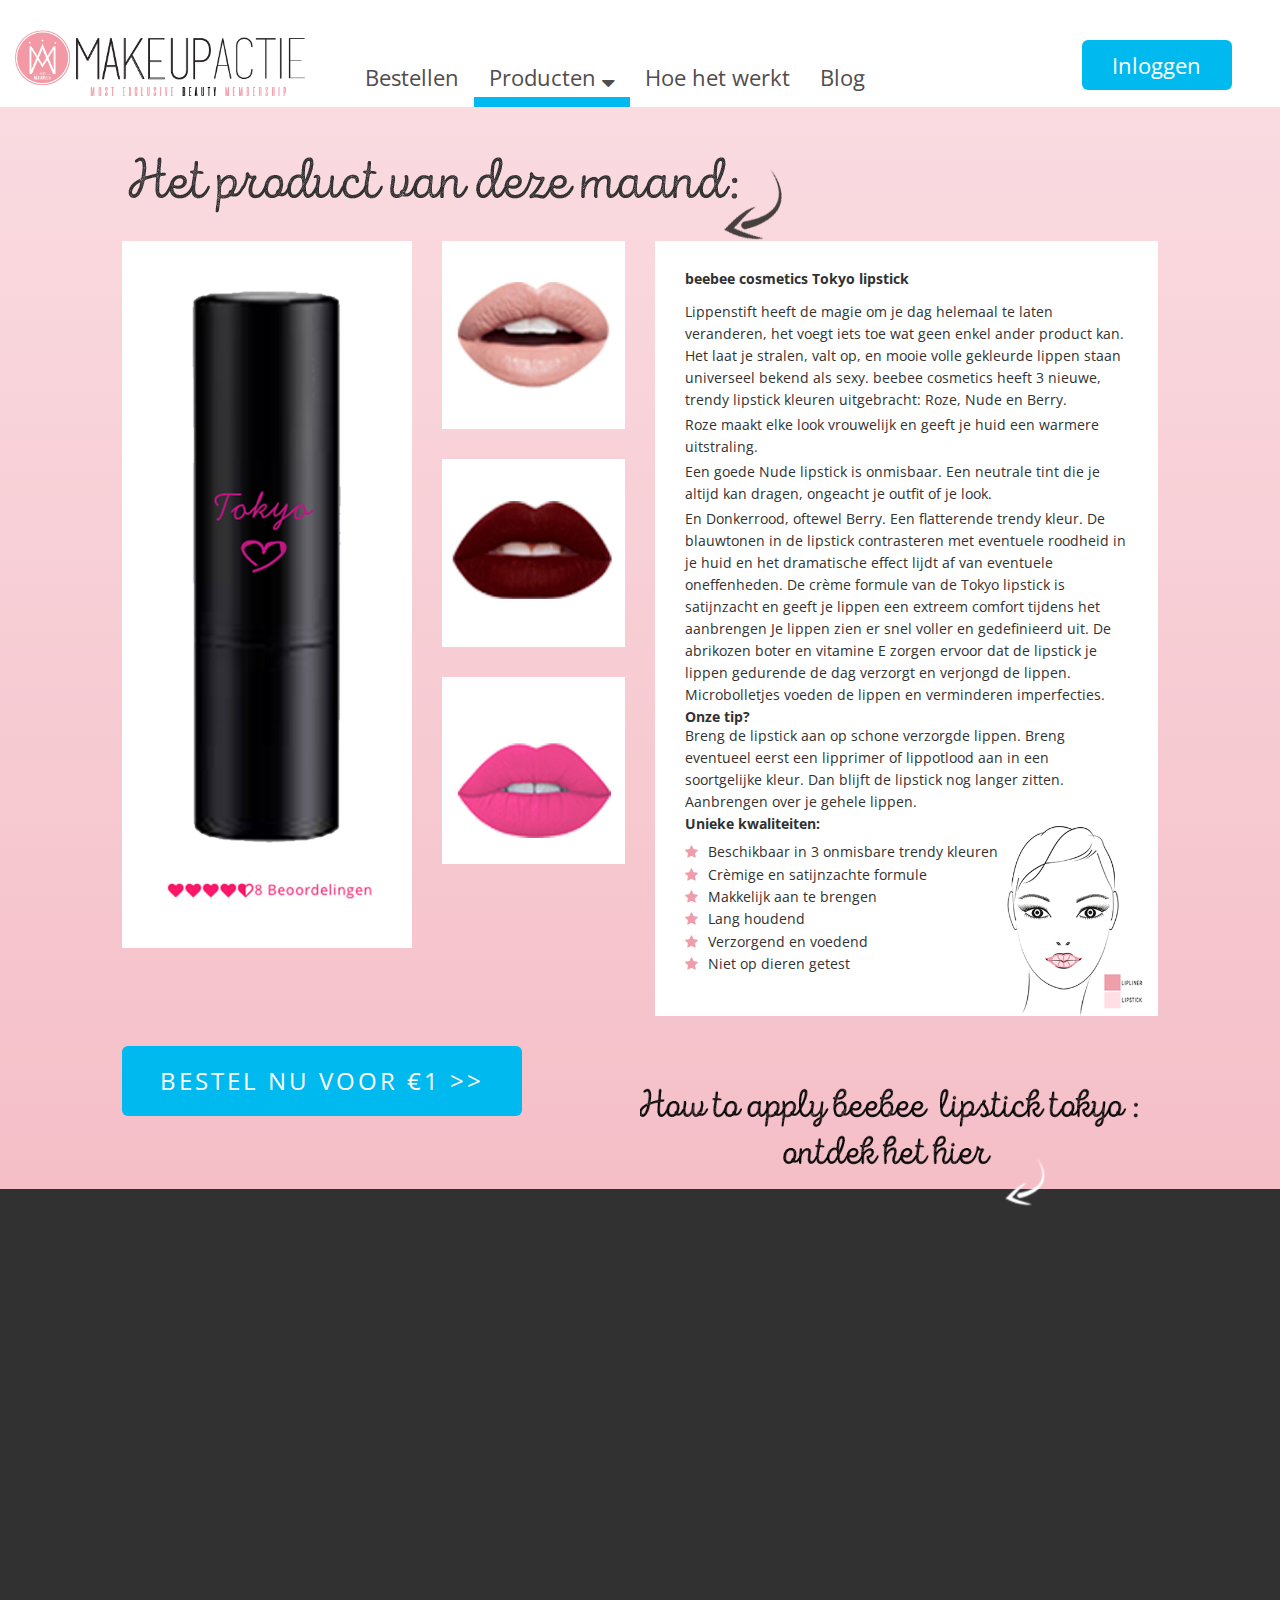
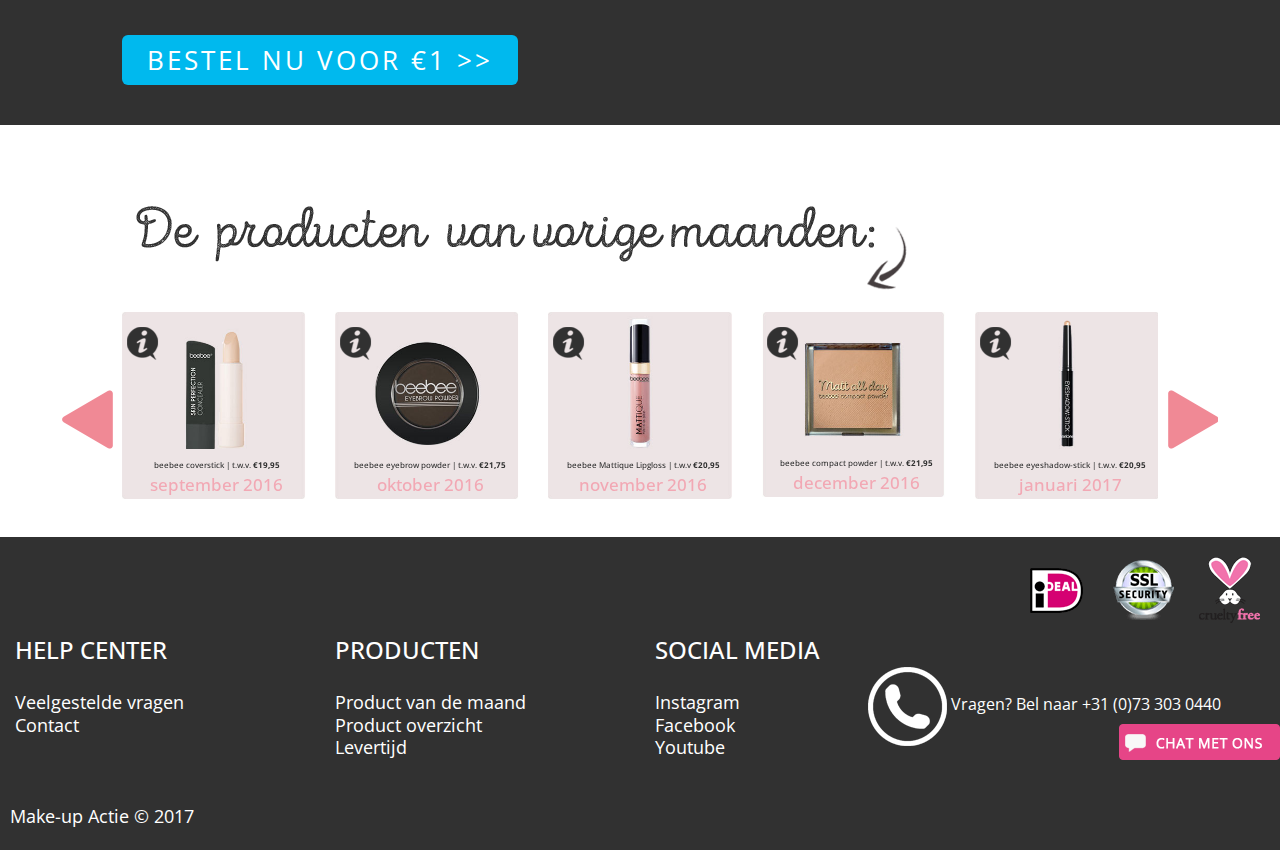
==== commit f8f0a3e4: "Add files via upload" ====
--- a/product.html
+++ b/product.html
@@ -364,7 +364,7 @@
 																	<a href="#" class="poster_button">BESTEL NU VOOR €1 >></a>
 																	<span class="tl_container">
 																		<img src="img/catalog/inf_tooltip.png" alt="info" class="tl_img">
-																		<span class="tl_text"><img src="img/example.jpg" alt="tooltip image">Lorem ipsum dolor sit amet, consectetur adipisicing elit. Error, impedit.</span>
+																		<span class="tl_text"><img src="img/example.png" alt="tooltip image">Lorem ipsum dolor sit amet, consectetur adipisicing elit. Error, impedit.</span>
 																	</span>
 																</span>								
 
